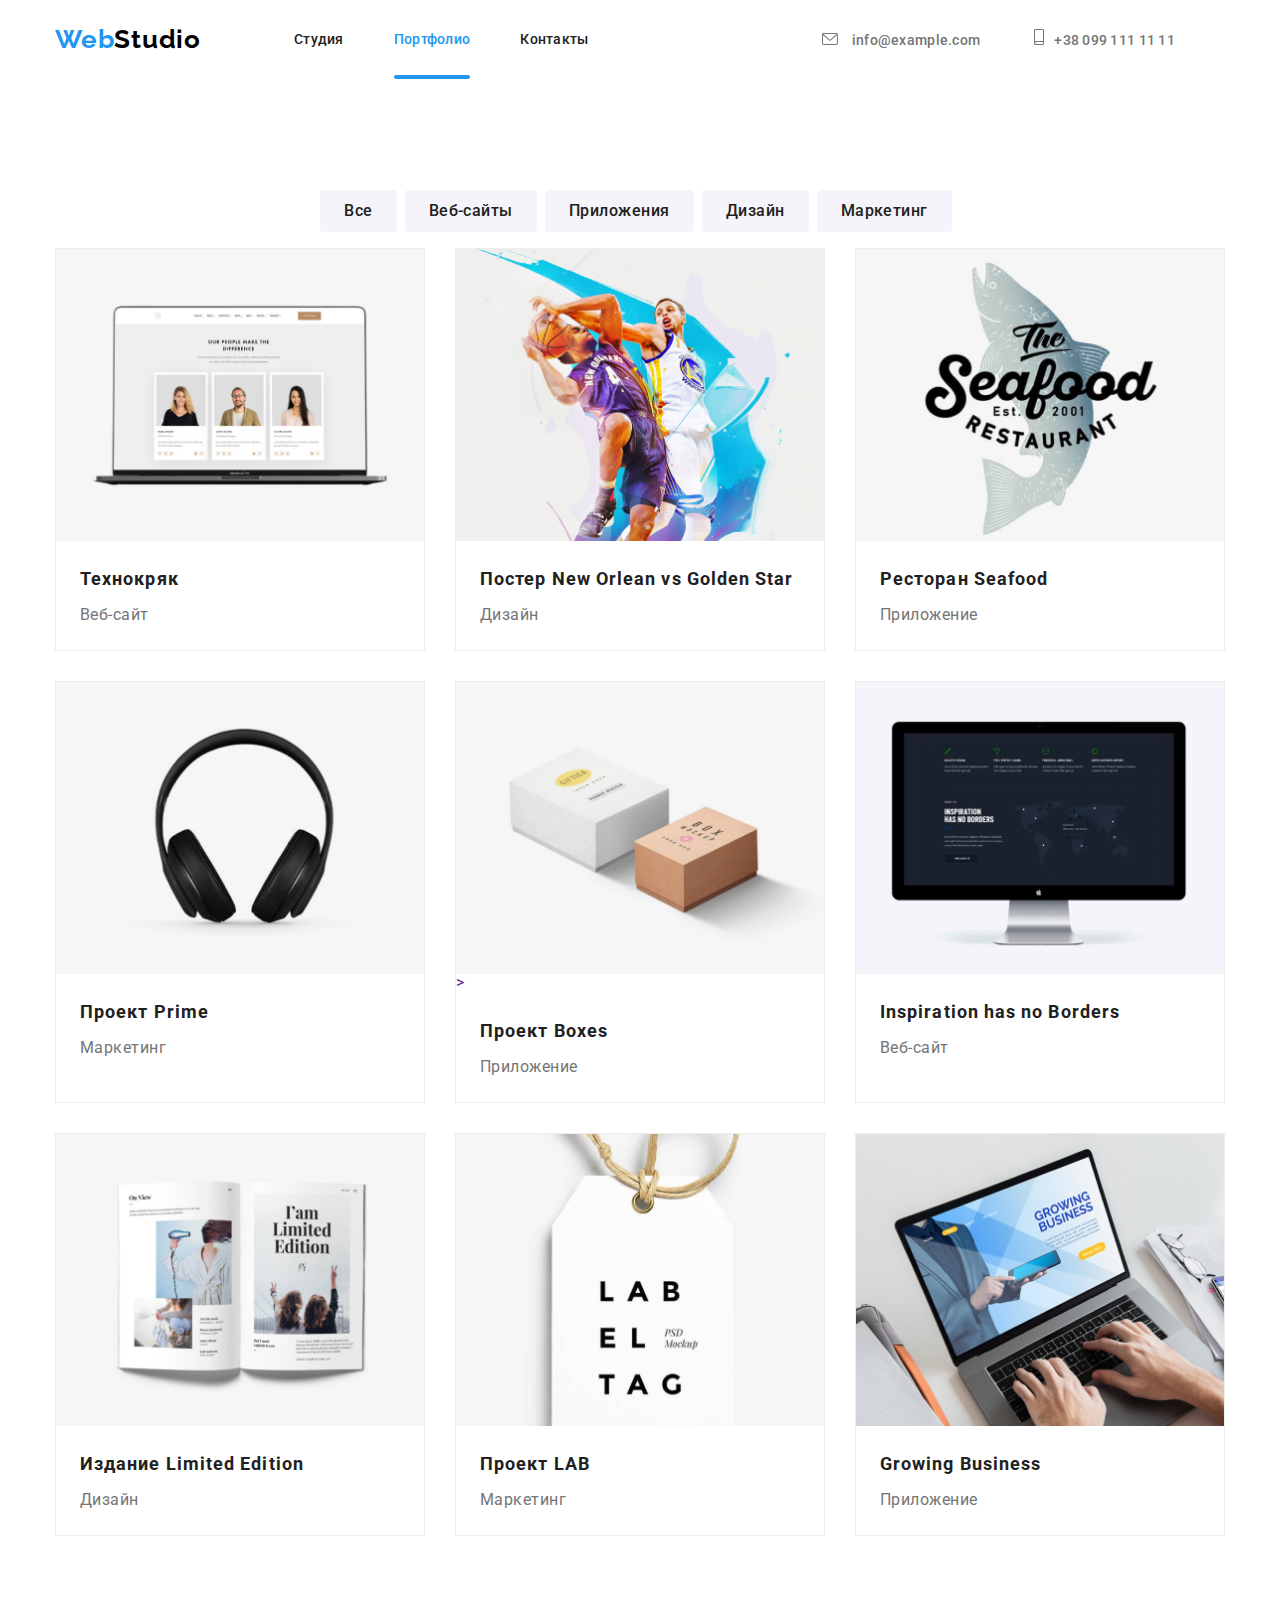
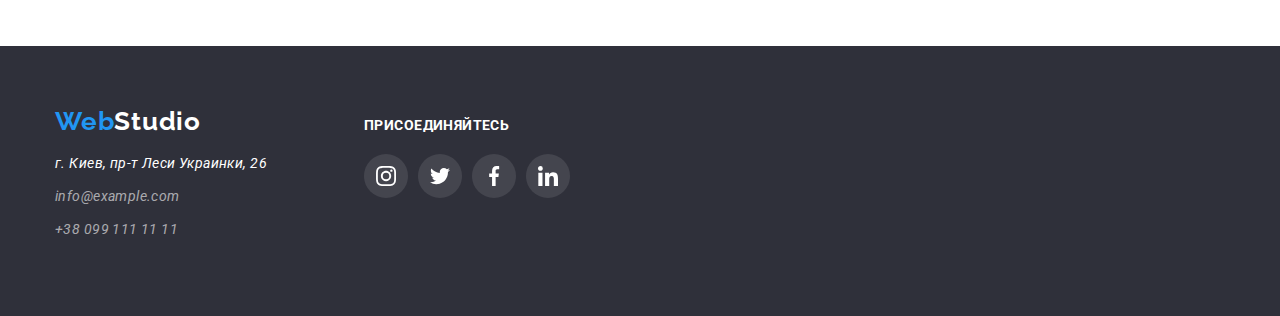
==== portfolio.html @ 2c650e8a "hw5" ====
<!DOCTYPE html>
<html lang="ru">

<head>
    <meta charset="UTF-8">
    <meta name="viewport" content="width=device-width, initial-scale=1.0">
    <link rel="stylesheet" href="https://cdnjs.cloudflare.com/ajax/libs/modern-normalize/0.7.0/modern-normalize.css" />
    <link
        href="https://fonts.googleapis.com/css2?family=Raleway:wght@700&family=Roboto:wght@400;500;700;900&display=swap"
        rel="stylesheet">
    <link rel="stylesheet" href="./css/styles.css">
    <title>Document</title>
</head>

<body>
    <!-- Шапка сайта -->
    <header class="nav">
        <div class="container flexbox">
            <nav class="navigation">
                <a href="./index.html" class="logo"><span class="logo-header">Web</span>Studio</a>
                <ul class="site-nav">
                    <li><a href="./index.html" class="link-nav">Студия</a></li>
                    <li><a href="./portfolio.html" class="link-nav current">Портфолио</a></li>
                    <li><a href="" class="link-nav">Контакты</a></li>
                </ul>
            </nav>
            <div class="contacts">
                <a href="mailto:info@example.com" class="link"><svg width="16" height="12" class="contact-icon">
                        <use href="./images/spryte.svg#icon-email"></use>
                    </svg> info@example.com</a>
                <a href="callto:+38-099-111-11-11" class="link"><svg width="10" height="16" class="contact-icon">
                        <use href="./images/spryte.svg#icon-smartphone"></use>
                    </svg>+38 099 111 11 11</a>
            </div>
        </div>

    </header>
    <main>
        <section class="section">
            <div class="container">
                <h1 class="section-title is-hidden">Фильтры</h1>
                <div>
                    <ul class="button-list flexbox">
                        <li><button type="button" class="fillter">Все</button></li>
                        <li><button type="button" class="fillter">Веб-сайты</button></li>
                        <li><button type="button" class="fillter">Приложения</button></li>
                        <li><button type="button" class="fillter">Дизайн</button></li>
                        <li><button type="button" class="fillter">Маркетинг</button></li>
                    </ul>
                </div>
                <ul class="portfolio-list flexbox">
                    <li class=" portfolio">
                        <a href="">
                            <div class="portfolio-overlay">
                                <img src="./images/project1.png" alt="MacBook" width="370" height="294">
                                <p class="portfolio-description">Технокряк это современная площадка распространения
                                    коронавируса. Компании используют
                                    эту платформу для цифрового
                                    шпионажа и атак на защищённые сервера конкурентов.</p>

                            </div>
                            <div class="fillter-text">
                                <h2 class="fillter-title">Технокряк</h2>
                                <p class="fillter-name">Веб-сайт</p>
                            </div>
                        </a>
                    </li>
                    <li class="portfolio"><a href="">
                            <div><img src="./images/project2.png" alt="BasketballTeam" width="370" height="294"></div>
                            <div class="fillter-text">
                                <h2 class="fillter-title">Постер New Orlean vs Golden Star</h2>
                                <p class="fillter-name">Дизайн</p>
                            </div>
                        </a>
                    </li>
                    <li class="portfolio"><a href="">
                            <div><img src="./images/project3.png" alt="TheSeafoodRestaurant" width="370" height="294">
                            </div>
                            <div class="fillter-text">
                                <h2 class="fillter-title">Ресторан Seafood</h2>
                                <p class="fillter-name">Приложение</p>
                            </div>
                        </a>
                    </li>
                    <li class="portfolio"><a href="">
                            <div><img src="./images/project4.png" alt="Headphone" width="370" height="294"></div>
                            <div class="fillter-text">
                                <h2 class="fillter-title">Проект Prime</h2>
                                <p class="fillter-name">Маркетинг</p>
                            </div>
                        </a>
                    </li>
                    <li class="portfolio"><a href="">
                            <div><img src="./images/project5.png" alt="Boxes"></div>>
                            <div class="fillter-text">
                                <h2 class="fillter-title">Проект Boxes</h2>
                                <p class="fillter-name">Приложение</p>
                            </div>
                        </a>
                    </li>
                    <li class="portfolio"><a href="">
                            <div><img src="./images/project6.png" alt="Monoblock" width="370" height="294"></div>
                            <div class="fillter-text">
                                <h2 class="fillter-title">Inspiration has no Borders</h2>
                                <p class="fillter-name">Веб-сайт</p>
                            </div>
                        </a>
                    </li>
                    <li class="portfolio"><a href="">
                            <div><img src="./images/project7.png" alt="MacBook" width="370" height="294"></div>
                            <div class="fillter-text">
                                <h2 class="fillter-title">Издание Limited Edition</h2>
                                <p class="fillter-name">Дизайн</p>
                            </div>
                        </a>
                    </li>
                    <li class="portfolio"><a href="">
                            <div><img src="./images/project8.png" alt="Label" width="370" height="294"></div>
                            <div class="fillter-text">
                                <h2 class="fillter-title">Проект LAB</h2>
                                <p class="fillter-name">Маркетинг</p>
                            </div>
                        </a>
                    </li>
                    <li class="portfolio"><a href="">
                            <div><img src="./images/project9.png" alt="Laptop" width="370" height="294"></div>
                            <div class="fillter-text">
                                <h2 class="fillter-title">Growing Business</h2>
                                <p class="fillter-name">Приложение</p>
                            </div>
                        </a>
                    </li>
                </ul>
            </div>
        </section>
    </main>
    <!-- Футер-->
    <footer>
        <div class="container flexbox">
            <div class="footer-address"><a href="./index.html" class="logo"><span
                        class="logo-footer">Web</span>Studio</a>
                <address>
                    <ul class="address">
                        <li class="address-text">г. Киев, пр-т Леси Украинки, 26</li>
                        <li class="address-text"><a href="mailto:info@example.com">info@example.com</a></li>
                        <li><a href="callto:+38-099-111-11-11">+38 099 111 11 11</a></li>
                    </ul>
                </address>
            </div>
            <div>
                <h4 class="title">присоединяйтесь</h4>
                <ul class="social-icon-list address">
                    <li class="social-icon-item"><a href="" class="social-icon-link-footer"><svg
                                class="social-icon-footer">
                                <use href=" ./images/spryte.svg#icon-instagram"></use>
                            </svg></a>
                    </li>
                    <li class="social-icon-item"><a href="" class="social-icon-link-footer"><svg
                                class="social-icon-footer">
                                <use href=" ./images/spryte.svg#icon-twitter"></use>
                            </svg></a>
                    </li>
                    <li class="social-icon-item"><a href="" class="social-icon-link-footer"><svg
                                class="social-icon-footer">
                                <use href=" ./images/spryte.svg#icon-facebook"></use>
                            </svg></a>
                    </li>

                    <li class="social-icon-item"><a href="" class="social-icon-link-footer"><svg
                                class="social-icon-footer">
                                <use href=" ./images/spryte.svg#icon-linkedin"></use>
                            </svg></a>
                    </li>
                </ul>
            </div>
        </div>
    </footer>
</body>
---- css/styles.css ----
html{
    box-sizing: border-box;
}

*,
*::before,
*::after {
  box-sizing: inherit;
}

:root
{
    --primary-text-color:#757575;
    --title-text-color: #212121;
    --accent-color:#2196F3;
    --primary-white-color: #FFFFFF;
    --contacts-text-color:rgba(255, 255, 255, 0.6);
    --primery-bg-color:#E5E5E5;
    --team-bg-color:#F5F4FA;
    --secondary-bg-color:#2F303A;
    --primary-black-color: #000000;
}
body
{   
    color: var(--primary-text-color);
    font-family: Roboto,sans-serif;
}
img{
    display:block;
    max-width: 100%;
    height: auto;
}

ul
{  
    list-style: none;
    padding-left: 0px;
}
/* основной цвет текста #212121 */
/* вторичный цвет текста #757575 */
/* белый #FFFFFF */
/* акцент #2196F3 */
/* цвет контактов rgba(255, 255, 255, 0.6); */
/* цвет фона #E5E5E5 */
/* вторичный цвет фона #2F303A */

/* Навигация */

.container{
    margin-left: auto;
    margin-right: auto;
    width: 1200px;
    padding-right: 15px;
    padding-left: 15px;

}
.flexbox{
    display: flex;
}
.nav
{   padding-top: 24px;
    padding-bottom: 25px;
    background-color: var(--primary-white-color);
    
}
.nav .flexbox{
    align-items: center;
    justify-content: flex-end;
}
.logo {
    margin-right: 93px;
color: var(--primary-black-color);

    text-decoration: none;
    font-family: Raleway,sans-serif;
    font-weight: bold;
    font-size: 26px;
    line-height: 1.19;
    letter-spacing: 0.03em;
}
.logo-header {
    color: var( --accent-color);

}
/* Site nav */
.site-nav{
    display: inline-flex;
    margin: 0px;
    padding: 0px;
}
.navigation{
    display: flex;
    align-items: center;
    margin-right: auto;
}
.link-nav{
    position: relative;
}
.current::after{
    content: "";
    position: absolute;
    left: 0;
    bottom: -32px;
    width: 100%;
    height: 4px;
    border-radius: 2px;
background-color: var( --accent-color)
}
.site-nav .link-nav
{
    color: var(--title-text-color);
    margin-right: 50px;
    font-weight: 500;
    font-size: 14px;
    line-height: 1,14;
    letter-spacing: 0.02em;
    text-decoration: none;
    transition: 250ms cubic-bezier(0.4, 0, 0.2, 1);
}
    .site-nav .link-nav:hover,
    .site-nav .link-nav:focus
{color: var( --accent-color)}
    .site-nav .link-nav.current{
color: var( --accent-color);
}
.contacts a
{
    color:  var(--primary-text-color);

    font-weight: 500;
    font-size: 14px;
    line-height: 1.14;
        letter-spacing: 0.02em;
text-decoration: none;
}
.contacts .link{
    margin-right: 50px;
    transition: 250ms cubic-bezier(0.4, 0, 0.2, 1);
}
.contacts .link:hover,
.contacts .link:focus
{color: var( --accent-color)}
.contact-icon{
    display: inline-flex;
    align-items: center;
    justify-content: center;  
    margin-right: 10px;
    fill: var(--primary-text-color);
    transition: 250ms cubic-bezier(0.4, 0, 0.2, 1);
}
.contacts .link:hover .contact-icon{
    fill: var( --accent-color)
}
    
/* Hero */
.hero.overlay{
    max-width: 1600px;
    height: 600px;
    margin-right: auto;
    margin-left: auto;
    background-image: linear-gradient(
      to right,
      rgba(47, 48, 58, 0.4),
      rgba(47, 48, 58, 0.4)
    ), url(../images/hero.jpg);
}
.hero
{  color: var(--primary-white-color);
    background-color: var(--secondary-bg-color);
     padding-top: 200px;
    padding-bottom: 200px;

    font-style: 400;
font-weight: 900;
font-size: 44px;
line-height: 1.36;
text-align: center;
letter-spacing: 0.06em;}

.hero-title{
   
    margin-top: 0px;
    margin-bottom: 30px;
    
}
.hero-button{
    display: inline-block;
    border-radius: 4px;
    padding: 10px 32px;
    min-width: 136px;
    margin-top: 0px;
   

    color: var(--primary-white-color);
    background-color: var( --accent-color);

    font-weight: 700;
    font-size: 16px;
    line-height: 1.9;
    letter-spacing: 0.06em;
    text-decoration: none;
    text-align: center;
}


/* Section */
.section{
    padding-top: 94px;
    padding-bottom: 94px;
    
}
.section.no-padding{
    padding-top: 0px;
    
}
.section-title
{margin-top: 0px;
 margin-bottom: 50px;
    
color: var(--title-text-color);

font-weight: 700;
font-size: 36px;
line-height: 1.17;
text-align: center;
letter-spacing: 0.03em;}

/* Features */
.section-title.is-hidden{
    display: none;
}
.features{
    display: flex;
    flex-wrap: wrap;
}
.features-item{
    width: calc((100% - 30px * 3) / 4);
    margin-right: 30px;
}
.features-item:nth-child(4n){
    margin-right: 0px;
}
.title{
    margin-top: 30px;
    margin-bottom: 10px;
}


.features .title
{   
    color: var(--title-text-color);
    font-weight: 700;
font-size: 14px;
line-height: 1.7;
letter-spacing: 0.03em;
}

.features-text{
    margin-top: 0px;
    margin-bottom: 0px;

    font-weight: 400;
    font-size: 14px;
    line-height: 1.7;
    letter-spacing: 0.03em;
}
.feature-icon-item{
    display: block;
    width: 270px;
    padding: 25px 100px;
    background-size: contain;
    background-position: center;
    background-color:var(--team-bg-color);
}
.features-icon{

    width: 70px;
    height: 70px;
    position: center;
    
}
/* Work-list */
.work{
    display: flex;
    flex-wrap: wrap;
}
.work-title{
    position: absolute;
    bottom: 0;
    left: 0;
    right: 0;
    padding: 27px;
    margin: 0px;
    font-weight: 700;
    font-size: 14px;
    line-height: 1.14;
    text-align: center;
    letter-spacing: 0.03em;
    text-transform: uppercase;
    color: var(--primary-white-color);
    background-color: rgba(47, 48, 58, 0.8);

}
.work-item{
    position: relative;
    width: calc((100% - 30px * 2) / 3);
    margin-right: 30px;
}
.work-item:nth-child(3n){
     margin-right: 0px;
}

/* Team */
.section-team
{    padding-top: 94px;
    padding-bottom: 94px;
    background-color: var(--team-bg-color);

}
.team{
     display: flex;
    flex-wrap: wrap;
}
.team-item{
    background-color: var(--primary-white-color);
      width: calc((100% - 30px * 3) / 4);
      margin-right: 30px;
      box-shadow: 0px 1px 3px rgba(0, 0, 0, 0.12), 0px 1px 1px rgba(0, 0, 0, 0.14), 0px 2px 1px rgba(0, 0, 0, 0.2);
}
.team-item:nth-child(4n){
    margin-right: 0px;
}
.team-title {
    margin-top: 30px;
    margin-bottom: 10px;
    color: var(--title-text-color);

        font-weight: 500;
font-size: 16px;
line-height: 1.18;
text-align: center;
letter-spacing: 0.03em;
}
.position
{   margin-top: 0px;
    margin-bottom: 16px;
    font-weight: 400;
font-size: 16px;
line-height: 1.18;
text-align: center;
letter-spacing: 0.03em;
}
.social-icon-list{
    display: flex;
    margin-right: 32px;
    margin-left: 32px;
    margin-bottom: 30px;
}
.social-icon-item:not(:last-child){
margin-right: 10px;
}
.social-icon-link{
    display: flex;
    justify-content: center;
    align-items: center;
    width: 44px;
    height: 44px;
    background-color: var(--primary-white-color);
    border-radius: 50%;
    transition: 250ms cubic-bezier(0.4, 0, 0.2, 1);
}
.social-icon-link:hover .social-icon{
fill: var(--primary-white-color);
}
.social-icon-link:hover{
    background-color: var( --accent-color);

}
.social-icon{
    fill: #AFB1B8;
    width: 20px;
    height: 20px;
}
/* Client*/
.section-client{
    padding-top: 94px;
    padding-bottom: 94px;
}
.client{
    display: flex;
}
.client-item{
    width: 170px;
height: 90px;
border: 1px solid #AFB1B8;
border-radius: 4px;
}
.client-item:not(:last-child){
margin-right: 30px;
}

.client-icon-link{
    display: flex;
    justify-content: center;
    align-items: center; 
    width: 170px;
    height: 90px;
    fill: #AFB1B8;
    transition: 250ms cubic-bezier(0.4, 0, 0.2, 1);
    
}
.client-icon-link:hover {
    fill: var( --accent-color);
    border: 1px solid #2196F3;
}

/* Footer */
footer  
{padding-top: 60px;
    padding-bottom: 60px;
    background-color:var(--secondary-bg-color);
color: var(--primary-white-color);
font-weight: 400;
font-size: 14px;
line-height: 1.71;
letter-spacing: 0.03em;}
footer .logo{
    padding-bottom: 20px;
    color: var(--primary-white-color);
}
footer .logo-footer{
    color: var( --accent-color);
}
footer a{
    color: var(--contacts-text-color) ;
    text-decoration: none;
}
.address-text{
    margin-bottom: 9px;
}
.footer-address{
    margin-right: 70px;
}
.social-icon-list.address{
    margin-top: 20px;
    margin-left: 0px;

}
h4.title{
    font-style: 400;
    font-weight: 700;
    font-size: 14px;
    line-height: 1.14;
    letter-spacing: 0.03em;
    text-transform: uppercase;
    margin-top: 12px;
    margin-bottom: 20px;
}
.social-icon-link-footer{
    display: flex;
    justify-content: center;
    align-items: center;
    width: 44px;
    height: 44px;
    border-radius: 50%;
    background-color:rgba(255, 255, 255, 0.1);
    transition: 250ms cubic-bezier(0.4, 0, 0.2, 1);

}
.social-icon-link-footer:hover
{
  background-color: var(--accent-color);
}
.social-icon-footer{
    width: 20px;
    height: 20px;
    fill: var(--primary-white-color);
}


/* Портфолио */
.button-list{
    align-self: center;
    justify-content: center;
      
}
.fillter:hover,
.filltrr:focus
{   background:var( --accent-color);
    color: var(--primary-white-color);
}
.fillter{
    display: flex;
    border-radius: 4px;
    padding: 6px 22px;
    min-width: 73px;
    
    border-color: transparent;
    color: var(--title-text-color);
    background-color: var(--team-bg-color);

    font-weight: 500;
    font-size: 16px;
    line-height: 1.62;
    letter-spacing: 0.03em;
    text-align: center;
    margin-right: 8px;
    transition: 250ms cubic-bezier(0.4, 0, 0.2, 1);
    }
 
.fillter:nth-child(5n){
     margin-right: 0px;
}
.fillter-title{
    margin-top: 20px;
    margin-bottom: 0px;
    color: var(--title-text-color);

    font-weight: 700;
    font-size: 18px;
    line-height: 2;
    letter-spacing: 0.06em;
}
p{
    font-weight: 400;
    font-size: 16px;
    line-height: 1.87;
    letter-spacing: 0.03em;

}

.portfolio-list{
    display: flex;
    flex-wrap: wrap;
}
.portfolio a{
    text-decoration: none;
}

.portfolio{
    display: block;
    position: relative;
    padding-bottom: 20px;
    border: 1px solid #EEEEEE;
    width: calc((100% - 30px * 2) / 3);
    margin-right: 30px;
    margin-bottom: 30px;
    overflow: hidden;
    transition: transform 250ms cubic-bezier(0.4, 0, 0.2, 1);
    transition: 250ms cubic-bezier(0.4, 0, 0.2, 1);
}
.portfolio-description{
    position: absolute;
    top: 0;
    left: 0;
    padding: 63px 24px;
    margin: 0px;
    font-weight: 400;
    font-size: 18px;
    line-height: 1.5;
    letter-spacing: 0.03em;
    color: var(--primary-white-color);
    background-color: rgba(33, 150, 243, 0.9);
    opacity: 0;
    transform: translateY(100%);
    transition: all 250ms cubic-bezier(0.4, 0, 0.2, 1);
    
}
.portfolio:hover .portfolio-description{
    opacity: 1;
    transform: translateY(0);
}
.portfolio:hover,
.portfolio:focus
{
    box-shadow: 0px 1px 1px rgba(0, 0, 0, 0.12), 0px 4px 4px rgba(0, 0, 0, 0.06), 1px 4px 6px rgba(0, 0, 0, 0.16);
}
.portfolio:nth-child(3n){
    margin-right: 0px;
}
.portfolio:nth-child(n + 7) {  
    margin-bottom: 0px;
}
.fillter-name{
   font-weight: 400;
    font-size: 16px;
    line-height: 1.8;
    letter-spacing: 0.03em;
    color: var(--primary-text-color);

    margin-top: 4px;
    margin-bottom: 0px;
}
.fillter-text{
    margin-right: 24px;
    margin-left: 24px;
}
/* Modal */
.backdrop.is-hidden{
    opacity: 0;
    pointer-events: none;
    visibility: hidden;
    transition: 0.5s linear 1s;
}
.backdrop{
    position: fixed;
    top: 0;
    left: 0;
    width: 100%;
    height: 100%;
    background: rgba(0, 0, 0, 0.2);
    opacity: 1;
}
.is-hidden .modal{
    top: -100%;
    transform: translateX(-50%, -50%) scale(0.1);
}
.modal{
    position: absolute;
    top: 50%;
    left: 50%;
    transform: translate(-50%, -50%) scale(1);
    width: 100%;
    padding: 8px;
    max-width: 528px;
    min-height: 581px;
    box-shadow: 0px 1px 3px rgba(0, 0, 0, 0.12), 0px 1px 1px rgba(0, 0, 0, 0.14), 0px 2px 1px rgba(0, 0, 0, 0.2);
border-radius: 4px;
    background: var(--primary-white-color);
    overflow: auto;
    transition: all 1s;
}
.btn-close{
    display: flex;
    justify-content: center;
    align-items: center;
    position: absolute;
    top: 15px;
    right: 15px;
    width: 30px;
    height: 30px;
    z-index: 100;
    border-radius: 15px;
    fill: var(--primary-black-color);
    background: #FFFFFF;
    border: 1px solid rgba(0, 0, 0, 0.1);
    
}
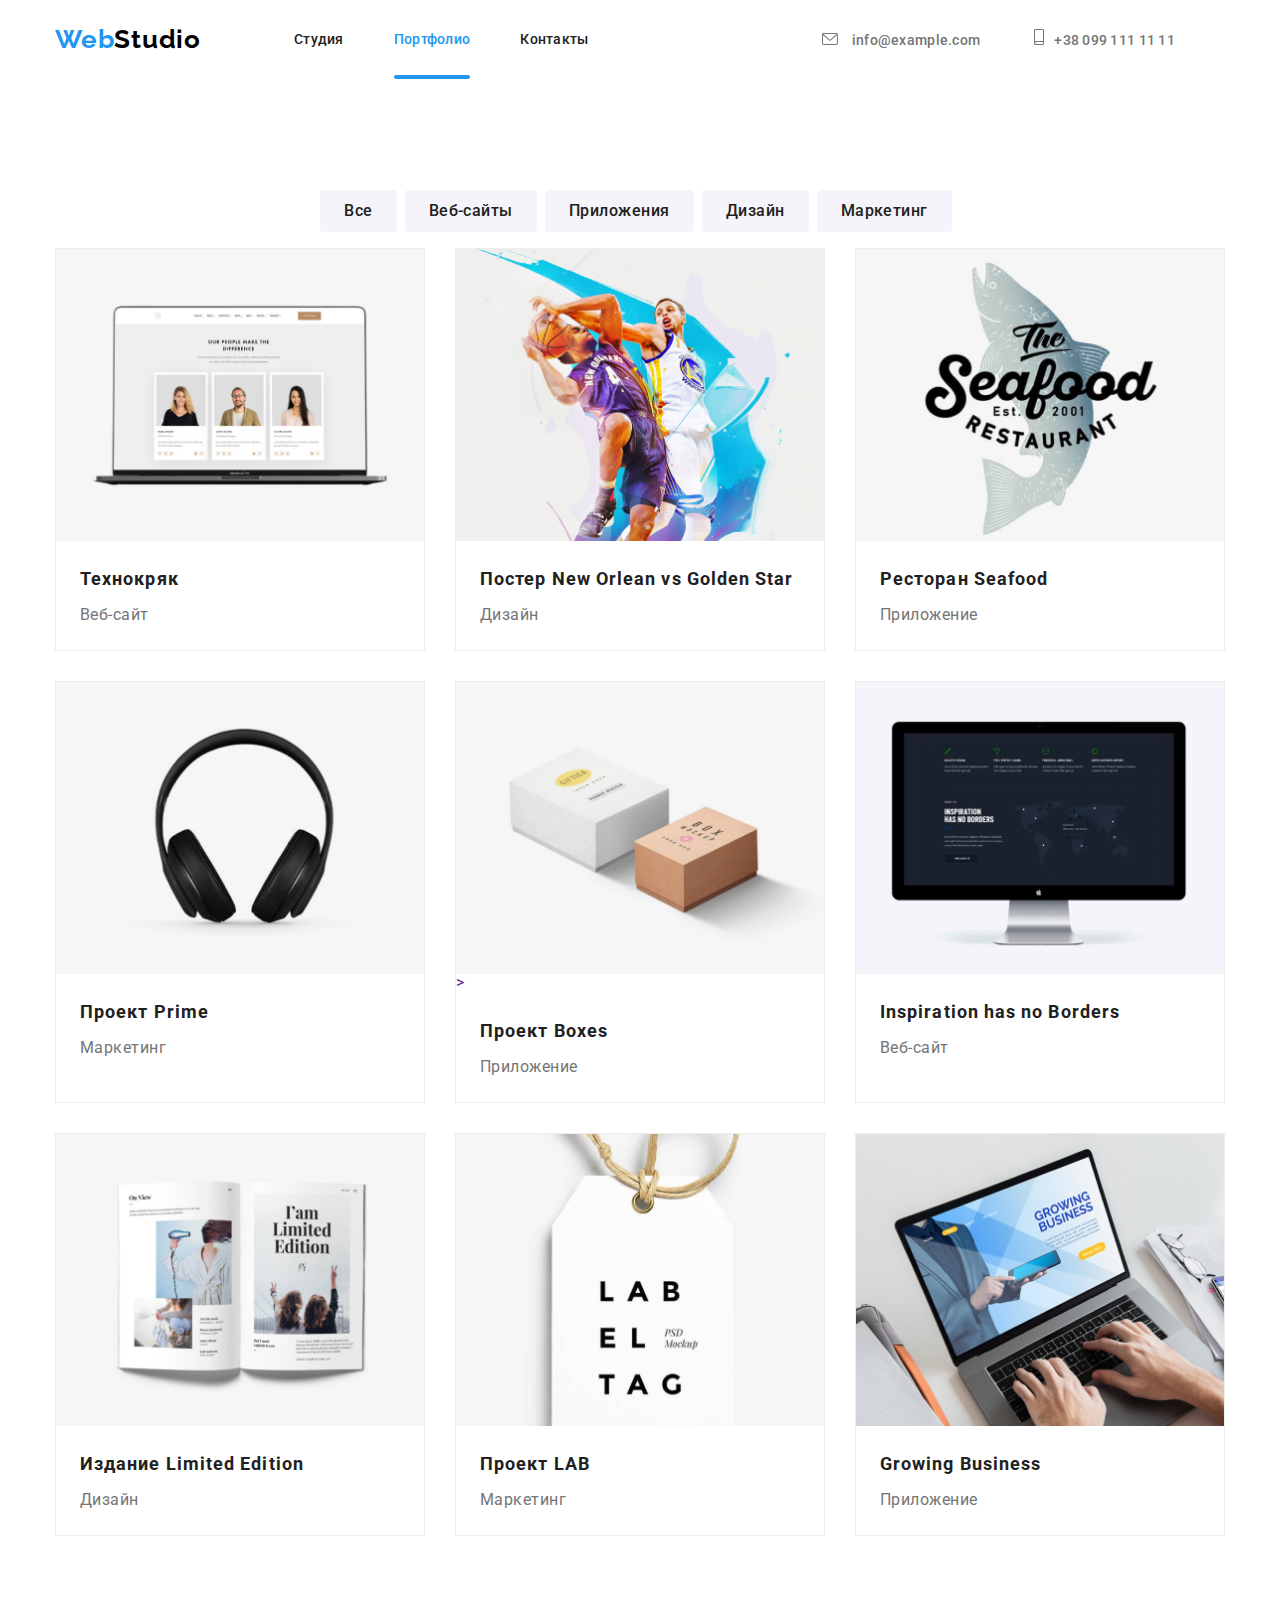
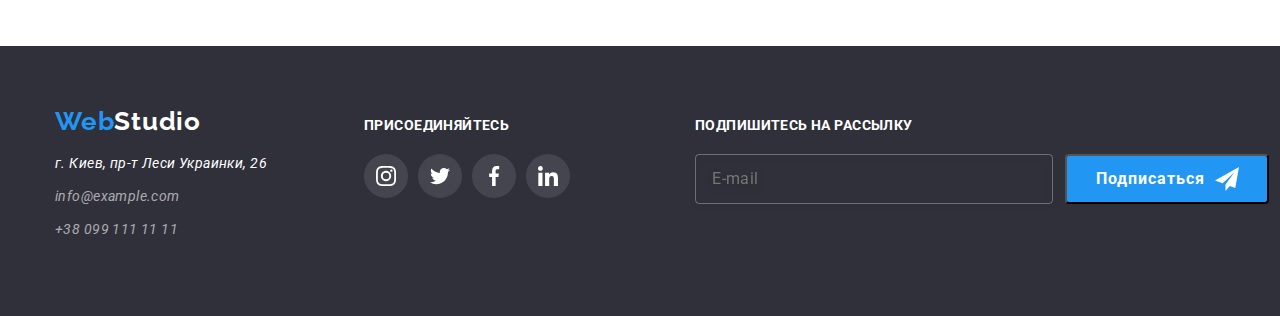
==== commit 8e86deea: "HW6 V.1" ====
--- a/portfolio.html
+++ b/portfolio.html
@@ -173,6 +173,18 @@
                     </li>
                 </ul>
             </div>
+            <div class="sign-up">
+                <h4 class="title">Подпишитесь на рассылку</h4>
+                <form class="footer-form">
+                    <input class="email-sign-up" name="mail" placeholder="E-mail">
+                    <button class="footer-button" type="submit">Подписаться<svg width="24" height="24"
+                            class="sign-icon-footer">
+                            <use href=" ./images/spryte.svg#icon-send"></use>
+                        </svg></button>
+                </form>
+            </div>
         </div>
     </footer>
-</body>+</body>
+
+</html>--- a/css/styles.css
+++ b/css/styles.css
@@ -129,7 +129,7 @@
 
     font-weight: 500;
     font-size: 14px;
-    line-height: 1.14;
+    line-height: 1.1;
         letter-spacing: 0.02em;
 text-decoration: none;
 }
@@ -476,6 +476,55 @@
     height: 20px;
     fill: var(--primary-white-color);
 }
+.sign-up{
+    margin-left: 93px;
+}
+.email-sign-up{
+    width: 358px;
+    height: 50px;
+    margin-right: 12px;
+    padding-left: 16px;
+    font-weight: 400;
+    font-size: 16px;
+    line-height: 1.25;
+    align-items: center;
+    letter-spacing: 0.03em;
+    color: rgba(255, 255, 255, 0.6);
+    background-color: transparent;
+    border: 1px solid rgba(255, 255, 255, 0.3);
+    filter: drop-shadow(0px 4px 4px rgba(0, 0, 0, 0.15));
+    border-radius: 4px;
+}
+.footer-form{
+    position: absolute;
+}
+.footer-button{
+    position: absolute;
+    display: flex;
+    justify-content: center;
+    align-items: center;
+    top: 0%;
+    left: 100%;
+    height: 50px;
+    border-radius: 4px;
+    padding: 10px 28px 10px 29px;
+    min-width: 136px;
+    margin-top: 0px;
+   
+
+    color: var(--primary-white-color);
+    background-color: var( --accent-color);
+
+    font-weight: 700;
+    font-size: 16px;
+    line-height: 1.9;
+    letter-spacing: 0.06em;
+    text-align: center;
+}
+.sign-icon-footer{
+    margin-left: 10px;
+}
+
 
 
 /* Портфолио */
@@ -621,11 +670,11 @@
     left: 50%;
     transform: translate(-50%, -50%) scale(1);
     width: 100%;
-    padding: 8px;
+    padding: 40px;
     max-width: 528px;
     min-height: 581px;
     box-shadow: 0px 1px 3px rgba(0, 0, 0, 0.12), 0px 1px 1px rgba(0, 0, 0, 0.14), 0px 2px 1px rgba(0, 0, 0, 0.2);
-border-radius: 4px;
+    border-radius: 4px;
     background: var(--primary-white-color);
     overflow: auto;
     transition: all 1s;
@@ -645,4 +694,126 @@
     background: #FFFFFF;
     border: 1px solid rgba(0, 0, 0, 0.1);
     
-}+}
+.btn-close:hover,
+btn-close:focus{
+    fill: var(--accent-color);
+}
+.form{
+    position: relative;
+    width: 100%;
+}  
+.form-title{
+    width: 448px;
+    margin-top: 0px;
+    font-weight: 700;
+    font-size: 20px;
+    line-height: 1.15;
+    text-align: center;
+    letter-spacing: 0.03em;
+    color: var(--title-text-color);
+}
+.form-field{
+    font-weight: 400;
+    font-size: 12px;
+    line-height: 1.16;
+    letter-spacing: 0.01em;
+    color: #757575;
+    transform: translateX(-50%, -50%) scale(0.1);
+}
+.form-field input{
+    width: 100%;
+    border: 1px solid rgba(33, 33, 33, 0.2);
+    border-radius: 4px;
+}
+.form-icon{
+    position: absolute;
+    left: 55px;
+    transform: translateY(50%);
+    display: inline-block;
+    
+    fill: var(--title-text-color);
+
+}
+.form-input:focus ~ .form-icon{
+    fill: var(--accent-color);
+    transition: 250ms cubic-bezier(0.4, 0, 0.2, 1);
+}
+.form-input:focus{
+    outline: transparent;
+    border: 1px solid var(--accent-color);
+    transition: 250ms cubic-bezier(0.4, 0, 0.2, 1);
+}
+.form-label{
+    margin-top: 10px;
+    margin-bottom: 4px;
+}
+.form-input{
+    position: relative;
+    margin-bottom: 10px;
+    height: 40px;
+    padding-left: 42px;
+}
+textarea{
+    resize: none;
+    width: 448px;
+    height: 120px;
+    padding: 12px 16px;
+    border: 1px solid rgba(33, 33, 33, 0.2);
+    border-radius: 4px;
+}
+.modal-checkbox{
+    margin-top: 20px;
+
+}
+.checkbox{
+    appearance: none;
+    position: absolute;
+}
+
+.form-link{
+    color: var( --accent-color);
+}
+.button-privacy{
+    position: absolute;
+    top: 85%;
+    left: 30%;
+    border-radius: 4px;
+    padding: 10px 55px;
+    min-width: 200px;
+    margin-top: 0px;
+   
+
+    color: var(--primary-white-color);
+    background-color: var( --accent-color);
+
+    font-weight: 700;
+    font-size: 16px;
+    line-height: 1.9;
+    letter-spacing: 0.06em;
+    text-decoration: none;
+    text-align: center;
+}
+.checkbox-label{
+    font-weight: 400;
+    font-size: 14px;
+    line-height: 1.7;
+    letter-spacing: 0.03em;
+    color: var(--primary-text-color);
+}
+.checkbox-icon{
+    display: inline-block;
+    align-items: center;
+    width: 16px;
+    height: 16px;
+    margin-right: 9px;
+    border: 2px solid black;
+    border-radius: 2px;
+    background-image: url(../images/icon-check.svg);
+}
+.checkbox:checked + .checkbox-icon{
+    transition: 250ms cubic-bezier(0.4, 0, 0.2, 1);
+    border-color:  var(--accent-color);
+    background-color: var(--accent-color);
+    background-size: contain;
+}
